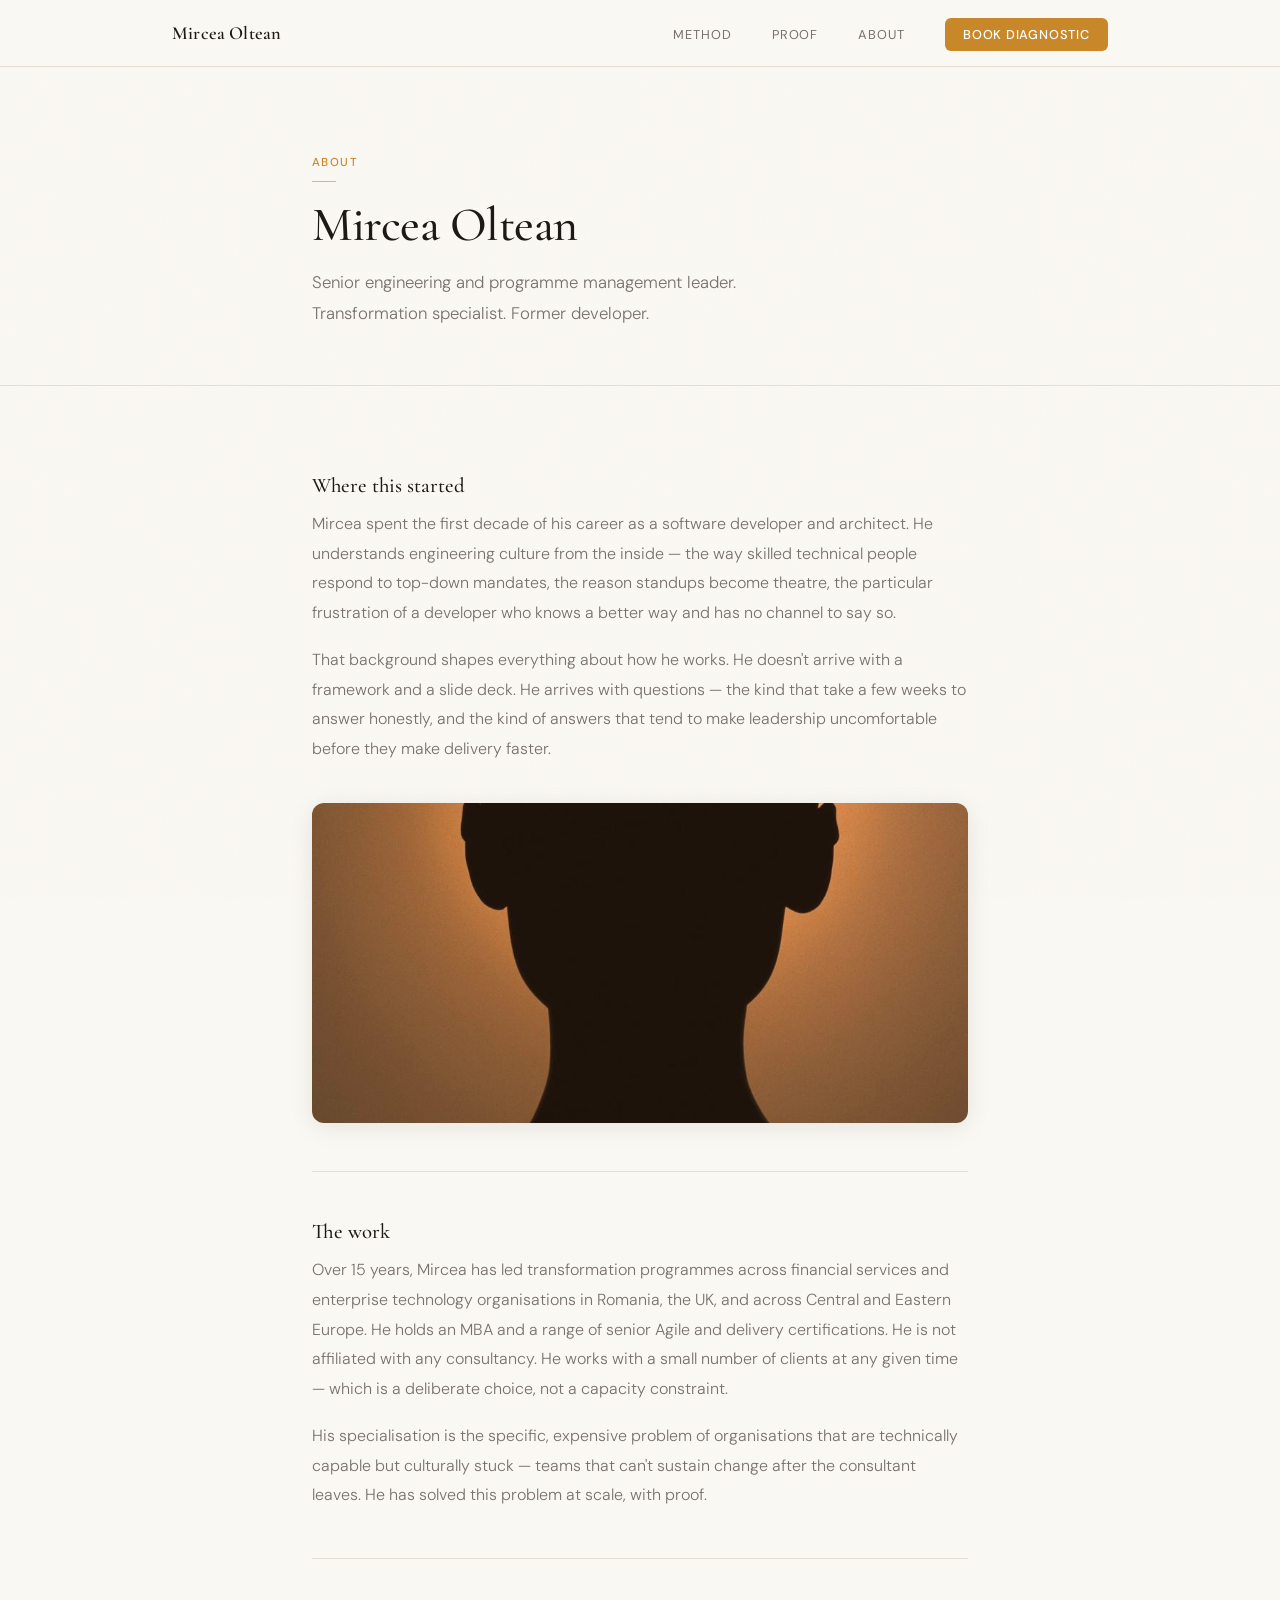
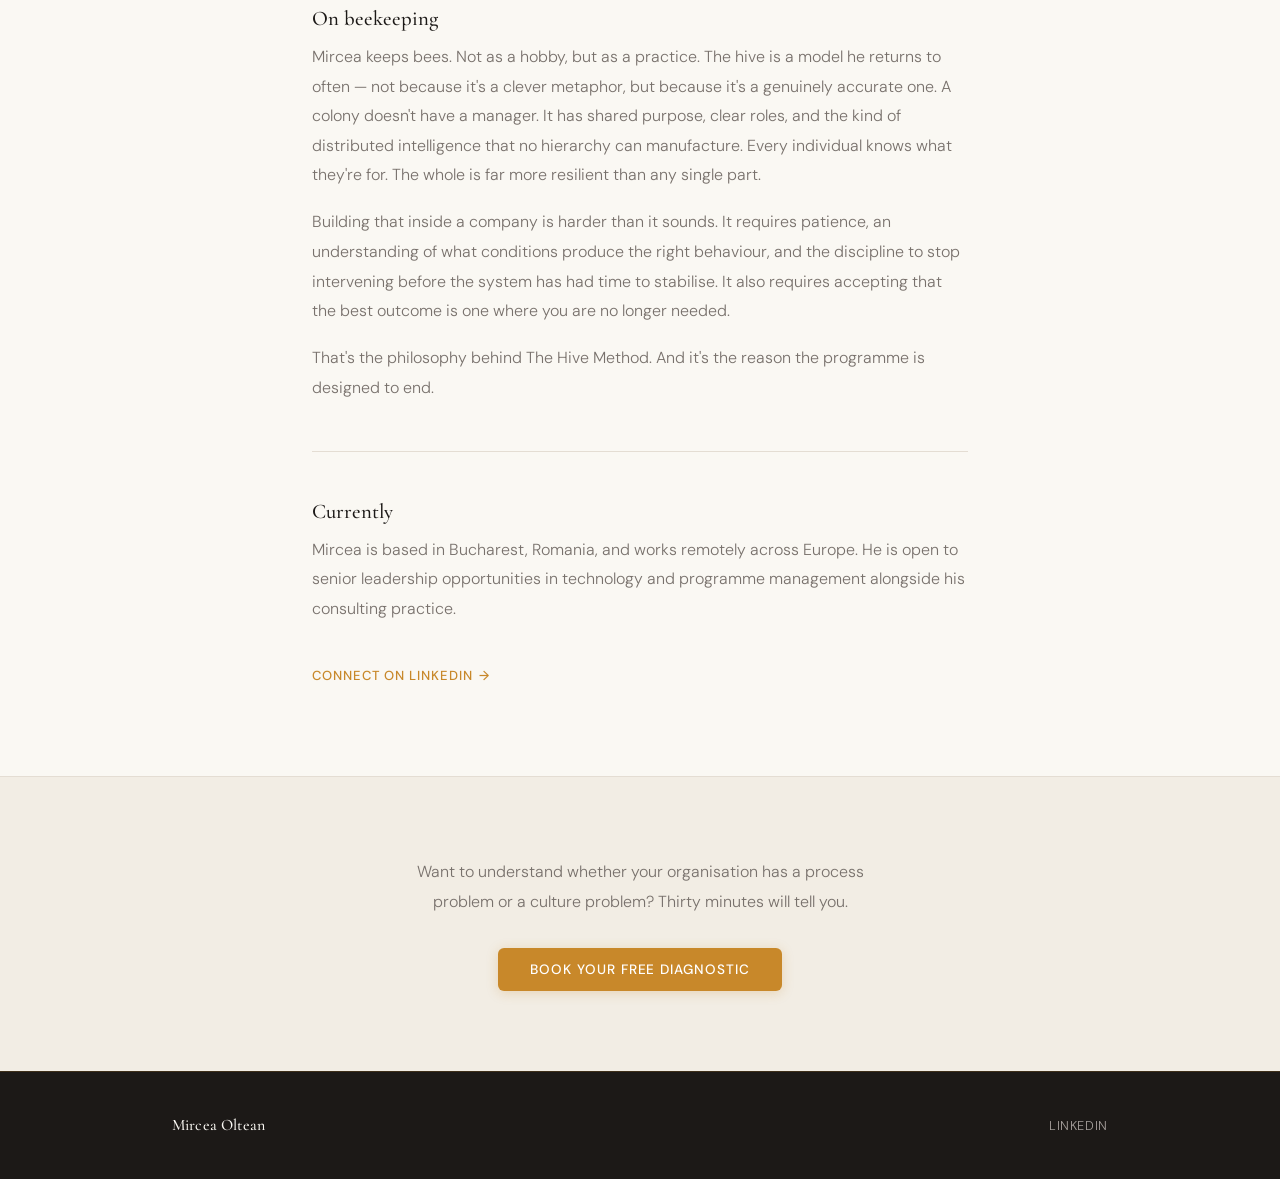
==== about.html @ 0138d8af "Integrate bee poster images across all pages" ====
<!DOCTYPE html>
<html lang="en">
<head>
  <meta charset="UTF-8" />
  <meta name="viewport" content="width=device-width, initial-scale=1.0" />
  <title>About — Mircea Oltean</title>
  <link rel="preconnect" href="https://fonts.googleapis.com" />
  <link rel="preconnect" href="https://fonts.gstatic.com" crossorigin />
  <link href="https://fonts.googleapis.com/css2?family=Cormorant+Garamond:ital,wght@0,400;0,500;0,600;1,400;1,500&family=DM+Sans:wght@300;400;500&display=swap" rel="stylesheet" />
  <link rel="stylesheet" href="styles.css" />
</head>
<body>

  <nav class="nav">
    <div class="nav__inner">
      <a href="index.html" class="nav__logo">Mircea Oltean</a>
      <button class="nav__toggle" id="navToggle" aria-label="Toggle menu">
        <svg width="22" height="22" viewBox="0 0 24 24" fill="none" stroke="currentColor" stroke-width="2.5" stroke-linecap="round">
          <line x1="3" y1="6" x2="21" y2="6"/><line x1="3" y1="12" x2="21" y2="12"/><line x1="3" y1="18" x2="21" y2="18"/>
        </svg>
      </button>
      <ul class="nav__links" id="navLinks">
        <li><a href="method.html">Method</a></li>
        <li><a href="proof.html">Proof</a></li>
        <li><a href="about.html">About</a></li>
        <li class="nav__cta"><a href="diagnostic.html">Book Diagnostic</a></li>
      </ul>
    </div>
  </nav>

  <main>

    <section class="page-hero">
      <div class="container">
        <span class="section-label">About</span>
        <h1>Mircea Oltean</h1>
        <p>Senior engineering and programme management leader. Transformation specialist. Former developer.</p>
      </div>
    </section>

    <section>
      <div class="container">

        <h3>Where this started</h3>
        <p>Mircea spent the first decade of his career as a software developer and architect. He understands engineering culture from the inside — the way skilled technical people respond to top-down mandates, the reason standups become theatre, the particular frustration of a developer who knows a better way and has no channel to say so.</p>
        <p>That background shapes everything about how he works. He doesn't arrive with a framework and a slide deck. He arrives with questions — the kind that take a few weeks to answer honestly, and the kind of answers that tend to make leadership uncomfortable before they make delivery faster.</p>

        <img src="About page.jpg" alt="Mircea Oltean — leadership consultant and beekeeper" class="page-visual" />

        <hr class="divider" />

        <h3>The work</h3>
        <p>Over 15 years, Mircea has led transformation programmes across financial services and enterprise technology organisations in Romania, the UK, and across Central and Eastern Europe. He holds an MBA and a range of senior Agile and delivery certifications. He is not affiliated with any consultancy. He works with a small number of clients at any given time — which is a deliberate choice, not a capacity constraint.</p>
        <p>His specialisation is the specific, expensive problem of organisations that are technically capable but culturally stuck — teams that can't sustain change after the consultant leaves. He has solved this problem at scale, with proof.</p>

        <hr class="divider" />

        <h3>On beekeeping</h3>
        <p>Mircea keeps bees. Not as a hobby, but as a practice. The hive is a model he returns to often — not because it's a clever metaphor, but because it's a genuinely accurate one. A colony doesn't have a manager. It has shared purpose, clear roles, and the kind of distributed intelligence that no hierarchy can manufacture. Every individual knows what they're for. The whole is far more resilient than any single part.</p>
        <p>Building that inside a company is harder than it sounds. It requires patience, an understanding of what conditions produce the right behaviour, and the discipline to stop intervening before the system has had time to stabilise. It also requires accepting that the best outcome is one where you are no longer needed.</p>
        <p>That's the philosophy behind The Hive Method. And it's the reason the programme is designed to end.</p>

        <hr class="divider" />

        <h3>Currently</h3>
        <p>Mircea is based in Bucharest, Romania, and works remotely across Europe. He is open to senior leadership opportunities in technology and programme management alongside his consulting practice.</p>
        <a href="https://www.linkedin.com/in/mircea-oltean-mba-sa-9ab67919" target="_blank" rel="noopener" class="read-more">Connect on LinkedIn</a>

      </div>
    </section>

  </main>

  <section class="cta-band">
    <div class="container">
      <p>Want to understand whether your organisation has a process problem or a culture problem? Thirty minutes will tell you.</p>
      <a href="diagnostic.html" class="btn">Book Your Free Diagnostic</a>
    </div>
  </section>

  <footer>
    <div class="footer__inner">
      <span class="footer__name">Mircea Oltean</span>
      <div class="footer__links">
        <a href="https://www.linkedin.com/in/mircea-oltean-mba-sa-9ab67919" target="_blank" rel="noopener">LinkedIn</a>
      </div>
    </div>
  </footer>

  <script src="script.js"></script>
</body>
</html>
---- styles.css ----
/* ============================================================
   MIRCEA OLTEAN — DESIGN SYSTEM
   Premium bee-inspired visual identity
   Fonts: Cormorant Garamond (headings) + DM Sans (body)
   ============================================================ */

/* === TOKENS === */
:root {
  --ivory:        #FAF8F3;
  --ivory-dark:   #F2EDE4;
  --stone:        #E4DDD3;
  --charcoal:     #1C1917;
  --ink:          #292524;
  --muted:        #78716C;
  --faint:        #A8A29E;
  --gold:         #C8882A;
  --gold-light:   #E8A84A;
  --gold-glow:    rgba(200,136,42,0.09);
  --gold-border:  rgba(200,136,42,0.3);
  --shadow-sm:    0 1px 4px rgba(28,25,23,0.07);
  --shadow-md:    0 4px 24px rgba(28,25,23,0.09);
  --shadow-lg:    0 12px 48px rgba(28,25,23,0.11);
  --radius:       6px;
  --radius-lg:    12px;
}

/* === RESET === */
*, *::before, *::after { box-sizing: border-box; margin: 0; padding: 0; }

/* === BASE === */
html { scroll-behavior: smooth; }

body {
  font-family: 'DM Sans', system-ui, -apple-system, sans-serif;
  background: var(--ivory);
  color: var(--ink);
  font-size: 16px;
  line-height: 1.7;
  font-weight: 300;
  -webkit-font-smoothing: antialiased;
}

/* Subtle paper grain overlay */
body::before {
  content: '';
  position: fixed;
  inset: 0;
  background-image: url("data:image/svg+xml,%3Csvg xmlns='http://www.w3.org/2000/svg' width='300' height='300'%3E%3Cfilter id='n'%3E%3CfeTurbulence type='fractalNoise' baseFrequency='0.75' numOctaves='4' stitchTiles='stitch'/%3E%3C/filter%3E%3Crect width='300' height='300' filter='url(%23n)' opacity='0.03'/%3E%3C/svg%3E");
  pointer-events: none;
  z-index: 0;
  opacity: 0.4;
}

/* === LAYOUT === */
.container {
  max-width: 720px;
  margin: 0 auto;
  padding: 0 2rem;
  position: relative;
  z-index: 1;
}

section { padding: 5.5rem 0; }
section.alt { background: var(--ivory-dark); }

/* === TYPOGRAPHY === */
h1, h2, h3, h4 {
  font-family: 'Cormorant Garamond', Georgia, serif;
  color: var(--charcoal);
  font-weight: 500;
  line-height: 1.15;
}

h2.section-title {
  font-size: clamp(1.7rem, 4vw, 2.4rem);
  margin-bottom: 1.75rem;
  letter-spacing: -0.01em;
}

h3 {
  font-size: 1.3rem;
  font-weight: 500;
  margin: 2.5rem 0 0.7rem;
  letter-spacing: 0;
  color: var(--charcoal);
}

h3:first-of-type { margin-top: 0; }

p {
  color: var(--muted);
  line-height: 1.85;
  margin-bottom: 1.1rem;
  font-weight: 300;
}

p:last-child { margin-bottom: 0; }

/* === SECTION LABEL === */
.section-label {
  display: inline-block;
  font-family: 'DM Sans', sans-serif;
  font-size: 0.72rem;
  font-weight: 500;
  letter-spacing: 0.13em;
  text-transform: uppercase;
  color: var(--gold);
  margin-bottom: 1rem;
}

/* Gold rule divider under label */
.section-label::after {
  content: '';
  display: block;
  width: 24px;
  height: 1px;
  background: var(--gold);
  margin-top: 0.5rem;
  opacity: 0.6;
}

/* === NAV === */
.nav {
  position: sticky;
  top: 0;
  background: rgba(250,248,243,0.94);
  backdrop-filter: blur(12px);
  -webkit-backdrop-filter: blur(12px);
  border-bottom: 1px solid var(--stone);
  z-index: 100;
  padding: 1.1rem 0;
}

.nav__inner {
  max-width: 1000px;
  margin: 0 auto;
  padding: 0 2rem;
  display: flex;
  align-items: center;
  justify-content: space-between;
  position: relative;
}

.nav__logo {
  font-family: 'Cormorant Garamond', serif;
  font-size: 1.15rem;
  font-weight: 600;
  color: var(--charcoal);
  text-decoration: none;
  letter-spacing: 0.01em;
}

.nav__links {
  display: flex;
  align-items: center;
  gap: 2.5rem;
  list-style: none;
}

.nav__links a {
  font-size: 0.8rem;
  font-weight: 400;
  letter-spacing: 0.07em;
  text-transform: uppercase;
  color: var(--muted);
  text-decoration: none;
  transition: color 0.2s;
}

.nav__links a:hover { color: var(--charcoal); }

.nav__cta a {
  background: var(--gold) !important;
  color: white !important;
  padding: 0.5rem 1.15rem !important;
  border-radius: var(--radius) !important;
  font-weight: 500 !important;
  letter-spacing: 0.06em !important;
  transition: background 0.2s !important;
  text-transform: uppercase !important;
}

.nav__cta a:hover {
  background: var(--gold-light) !important;
  color: white !important;
}

.nav__toggle {
  display: none;
  background: none;
  border: none;
  cursor: pointer;
  padding: 0.25rem;
  color: var(--muted);
}

/* === HERO === */
.hero { padding: 8rem 0 6rem; }

.hero h1 {
  font-family: 'Cormorant Garamond', serif;
  font-size: clamp(2.6rem, 6vw, 4rem);
  font-weight: 500;
  line-height: 1.1;
  color: var(--charcoal);
  margin-bottom: 1.4rem;
  letter-spacing: -0.01em;
}

.hero__sub {
  font-size: 1.05rem;
  color: var(--muted);
  line-height: 1.8;
  margin-bottom: 2.5rem;
  max-width: 520px;
  font-weight: 300;
}

/* Thin gold accent line on hero */
.hero::after {
  content: '';
  display: block;
  width: 48px;
  height: 1px;
  background: linear-gradient(90deg, var(--gold), transparent);
  margin-top: 4rem;
}

/* === BUTTONS === */
.btn {
  display: inline-block;
  background: var(--gold);
  color: white;
  padding: 0.9rem 2rem;
  border-radius: var(--radius);
  font-family: 'DM Sans', sans-serif;
  font-weight: 500;
  font-size: 0.85rem;
  letter-spacing: 0.07em;
  text-transform: uppercase;
  text-decoration: none;
  border: none;
  cursor: pointer;
  transition: background 0.2s, transform 0.15s, box-shadow 0.2s;
  box-shadow: 0 2px 12px rgba(200,136,42,0.25);
  line-height: 1;
}

.btn:hover {
  background: var(--gold-light);
  transform: translateY(-1px);
  box-shadow: 0 4px 20px rgba(200,136,42,0.35);
}

.btn:active { transform: translateY(0); }

.btn--ghost {
  background: transparent;
  color: white;
  border: 1px solid rgba(255,255,255,0.5);
  box-shadow: none;
}

.btn--ghost:hover {
  background: rgba(255,255,255,0.08);
  border-color: white;
  box-shadow: none;
}

/* === PAGE HERO (inner pages) === */
.page-hero {
  padding: 5rem 0 3.5rem;
  border-bottom: 1px solid var(--stone);
}

.page-hero h1 {
  font-family: 'Cormorant Garamond', serif;
  font-size: clamp(2rem, 5vw, 3rem);
  font-weight: 500;
  margin-bottom: 0.85rem;
  letter-spacing: -0.01em;
}

.page-hero p {
  font-size: 1.05rem;
  color: var(--muted);
  max-width: 520px;
  font-weight: 300;
}

/* === STATS === */
.stats {
  display: flex;
  gap: 3rem;
  margin: 2.5rem 0;
  flex-wrap: wrap;
  padding: 2rem 0;
  border-top: 1px solid var(--stone);
  border-bottom: 1px solid var(--stone);
}

.stat__number {
  display: block;
  font-family: 'Cormorant Garamond', serif;
  font-size: 3rem;
  font-weight: 500;
  color: var(--gold);
  line-height: 1;
  letter-spacing: -0.02em;
}

.stat__label {
  display: block;
  font-size: 0.75rem;
  font-weight: 500;
  letter-spacing: 0.08em;
  text-transform: uppercase;
  color: var(--faint);
  margin-top: 0.4rem;
}

/* === PHASE PANELS (method page) === */
.phases {
  display: grid;
  gap: 1px;
  margin: 2rem 0;
  border: 1px solid var(--stone);
  border-radius: var(--radius-lg);
  overflow: hidden;
  background: var(--stone);
}

.phase {
  background: var(--ivory);
  padding: 2rem 2.25rem;
}

.phase__number {
  font-family: 'Cormorant Garamond', serif;
  font-size: 0.85rem;
  font-weight: 500;
  letter-spacing: 0.12em;
  text-transform: uppercase;
  color: var(--gold);
  margin-bottom: 0.5rem;
}

.phase h3 {
  font-size: 1.2rem;
  margin: 0 0 0.75rem;
  color: var(--charcoal);
}

.phase p { margin: 0; font-size: 0.95rem; }

/* === BLOCKQUOTE === */
blockquote {
  border-left: 2px solid var(--gold);
  padding: 1.25rem 1.75rem;
  margin: 2.5rem 0;
  background: var(--gold-glow);
  border-radius: 0 var(--radius) var(--radius) 0;
}

blockquote p {
  font-family: 'Cormorant Garamond', serif;
  font-size: 1.25rem;
  font-style: italic;
  color: var(--charcoal);
  font-weight: 500;
  line-height: 1.6;
  margin: 0;
}

/* === FAQ === */
.faq { margin-top: 1rem; }

.faq-item {
  border-top: 1px solid var(--stone);
  padding: 2rem 0;
}

.faq-item:last-child { border-bottom: 1px solid var(--stone); }

.faq-item h3 {
  font-family: 'Cormorant Garamond', serif;
  font-size: 1.2rem;
  font-weight: 500;
  margin: 0 0 0.9rem;
  color: var(--charcoal);
}

.faq-item p { margin: 0; font-size: 0.95rem; }

/* === READ MORE === */
.read-more {
  display: inline-flex;
  align-items: center;
  gap: 0.4rem;
  color: var(--gold);
  font-weight: 500;
  font-size: 0.82rem;
  letter-spacing: 0.07em;
  text-transform: uppercase;
  text-decoration: none;
  margin-top: 1.5rem;
  transition: gap 0.2s, color 0.2s;
}

.read-more::after { content: '→'; }
.read-more:hover { color: var(--gold-light); gap: 0.65rem; }

/* === DIVIDER === */
.divider {
  border: none;
  border-top: 1px solid var(--stone);
  margin: 3rem 0;
  position: relative;
}

/* Gold diamond center pip on divider */
.divider::after {
  content: '◆';
  position: absolute;
  top: 50%;
  left: 50%;
  transform: translate(-50%, -50%);
  font-size: 0.4rem;
  color: var(--gold);
  background: var(--ivory);
  padding: 0 0.4rem;
  opacity: 0.7;
}

section.alt .divider { background: transparent; }
section.alt .divider::after { background: var(--ivory-dark); }

/* === CLOSING BAND === */
.closing {
  background: var(--charcoal);
  padding: 6rem 0;
  text-align: center;
  position: relative;
  overflow: hidden;
}

/* Subtle ambient glow in closing band */
.closing::before {
  content: '';
  position: absolute;
  top: 50%;
  left: 50%;
  transform: translate(-50%, -50%);
  width: 600px;
  height: 300px;
  background: radial-gradient(ellipse, rgba(200,136,42,0.12) 0%, transparent 70%);
  pointer-events: none;
}

.closing h2 {
  font-family: 'Cormorant Garamond', serif;
  font-size: clamp(1.6rem, 4vw, 2.4rem);
  color: var(--ivory);
  font-weight: 400;
  max-width: 560px;
  margin: 0 auto 2.5rem;
  line-height: 1.3;
  letter-spacing: -0.005em;
  position: relative;
}

/* === CTA BAND === */
.cta-band {
  background: var(--ivory-dark);
  padding: 5rem 0;
  text-align: center;
  border-top: 1px solid var(--stone);
}

.cta-band p {
  font-size: 1rem;
  color: var(--muted);
  margin-bottom: 2rem;
  max-width: 460px;
  margin-left: auto;
  margin-right: auto;
  font-weight: 300;
}

/* === FORM === */
.form { display: grid; gap: 1.1rem; max-width: 480px; }

label {
  display: block;
  font-size: 0.75rem;
  font-weight: 500;
  letter-spacing: 0.08em;
  text-transform: uppercase;
  color: var(--muted);
  margin-bottom: 0.35rem;
}

input, textarea, select {
  width: 100%;
  padding: 0.8rem 1rem;
  border: 1px solid var(--stone);
  border-radius: var(--radius);
  font-family: 'DM Sans', sans-serif;
  font-size: 0.95rem;
  color: var(--charcoal);
  background: var(--ivory);
  font-weight: 300;
  outline: none;
  transition: border-color 0.2s, box-shadow 0.2s;
}

input:focus, textarea:focus, select:focus {
  border-color: var(--gold);
  box-shadow: 0 0 0 3px rgba(200,136,42,0.1);
  background: white;
}

.form-row { display: grid; gap: 0.35rem; }

.response {
  min-height: 1.3rem;
  font-size: 0.9rem;
  color: #5a7a3a;
  margin-top: 0.25rem;
  font-style: italic;
}

/* === FOOTER === */
footer {
  background: var(--charcoal);
  color: var(--faint);
  padding: 2.5rem 0;
  border-top: 1px solid rgba(200,136,42,0.2);
}

.footer__inner {
  max-width: 1000px;
  margin: 0 auto;
  padding: 0 2rem;
  display: flex;
  align-items: center;
  justify-content: space-between;
  flex-wrap: wrap;
  gap: 1rem;
}

.footer__name {
  font-family: 'Cormorant Garamond', serif;
  font-size: 1rem;
  font-weight: 500;
  color: var(--ivory);
  letter-spacing: 0.01em;
}

.footer__links { display: flex; gap: 1.5rem; font-size: 0.8rem; letter-spacing: 0.05em; text-transform: uppercase; }

footer a { color: var(--faint); text-decoration: none; transition: color 0.2s; }
footer a:hover { color: var(--gold-light); }

/* === HERO IMAGE === */
.hero--visual {
  display: grid;
  grid-template-columns: 1fr 1fr;
  gap: 4rem;
  align-items: center;
  padding: 8rem 0 6rem;
}

.hero--visual .hero__text { padding: 0; }

.hero__image {
  position: relative;
  border-radius: var(--radius-lg);
  overflow: hidden;
  box-shadow: var(--shadow-lg);
}

.hero__image img {
  width: 100%;
  height: 480px;
  object-fit: cover;
  display: block;
  filter: saturate(0.9) brightness(1.02);
}

.hero__image::after {
  content: '';
  position: absolute;
  inset: 0;
  background: linear-gradient(135deg, rgba(200,136,42,0.08) 0%, transparent 60%);
  pointer-events: none;
}

/* === PAGE VISUAL === */
.page-visual {
  width: 100%;
  height: 320px;
  object-fit: cover;
  object-position: center;
  border-radius: var(--radius-lg);
  display: block;
  margin: 2.5rem 0;
  box-shadow: var(--shadow-md);
  filter: saturate(0.88) brightness(1.02);
}

/* === CLOSING WITH BG IMAGE === */
.closing--visual {
  position: relative;
  background: var(--charcoal);
}

.closing__bg {
  position: absolute;
  inset: 0;
  width: 100%;
  height: 100%;
  object-fit: cover;
  opacity: 0.18;
  filter: saturate(0.6);
}

.closing__content {
  position: relative;
  z-index: 1;
  text-align: center;
  padding: 6rem 0;
}

/* === RESPONSIVE === */
@media (max-width: 640px) {
  section { padding: 3.5rem 0; }
  .hero { padding: 5rem 0 3.5rem; }
  .page-hero { padding: 3.5rem 0 2.5rem; }
  .closing { padding: 4rem 0; }
  .cta-band { padding: 3.5rem 0; }

  .nav__links {
    display: none;
    position: absolute;
    top: calc(100% + 0.75rem);
    left: 0;
    right: 0;
    background: var(--ivory);
    border: 1px solid var(--stone);
    border-radius: var(--radius-lg);
    flex-direction: column;
    align-items: flex-start;
    gap: 0;
    padding: 0.5rem 0;
    box-shadow: var(--shadow-lg);
    z-index: 200;
  }

  .nav__links.open { display: flex; }
  .nav__links li { width: 100%; }
  .nav__links a { display: block; padding: 0.85rem 1.5rem; font-size: 0.85rem; }

  .nav__cta a {
    background: none !important;
    color: var(--gold) !important;
    border-radius: 0 !important;
    box-shadow: none !important;
    padding: 0.85rem 1.5rem !important;
  }

  .nav__toggle { display: block; }

  .stats { gap: 1.75rem; }
  .footer__inner { flex-direction: column; align-items: flex-start; }
  .form { max-width: 100%; }
  .phases { border-radius: var(--radius); }

  .hero--visual {
    grid-template-columns: 1fr;
    gap: 2.5rem;
    padding: 4.5rem 0 3rem;
  }

  .hero__image { order: -1; }
  .hero__image img { height: 260px; }

  .page-visual { height: 220px; }

  .closing__content { padding: 4rem 0; }
}
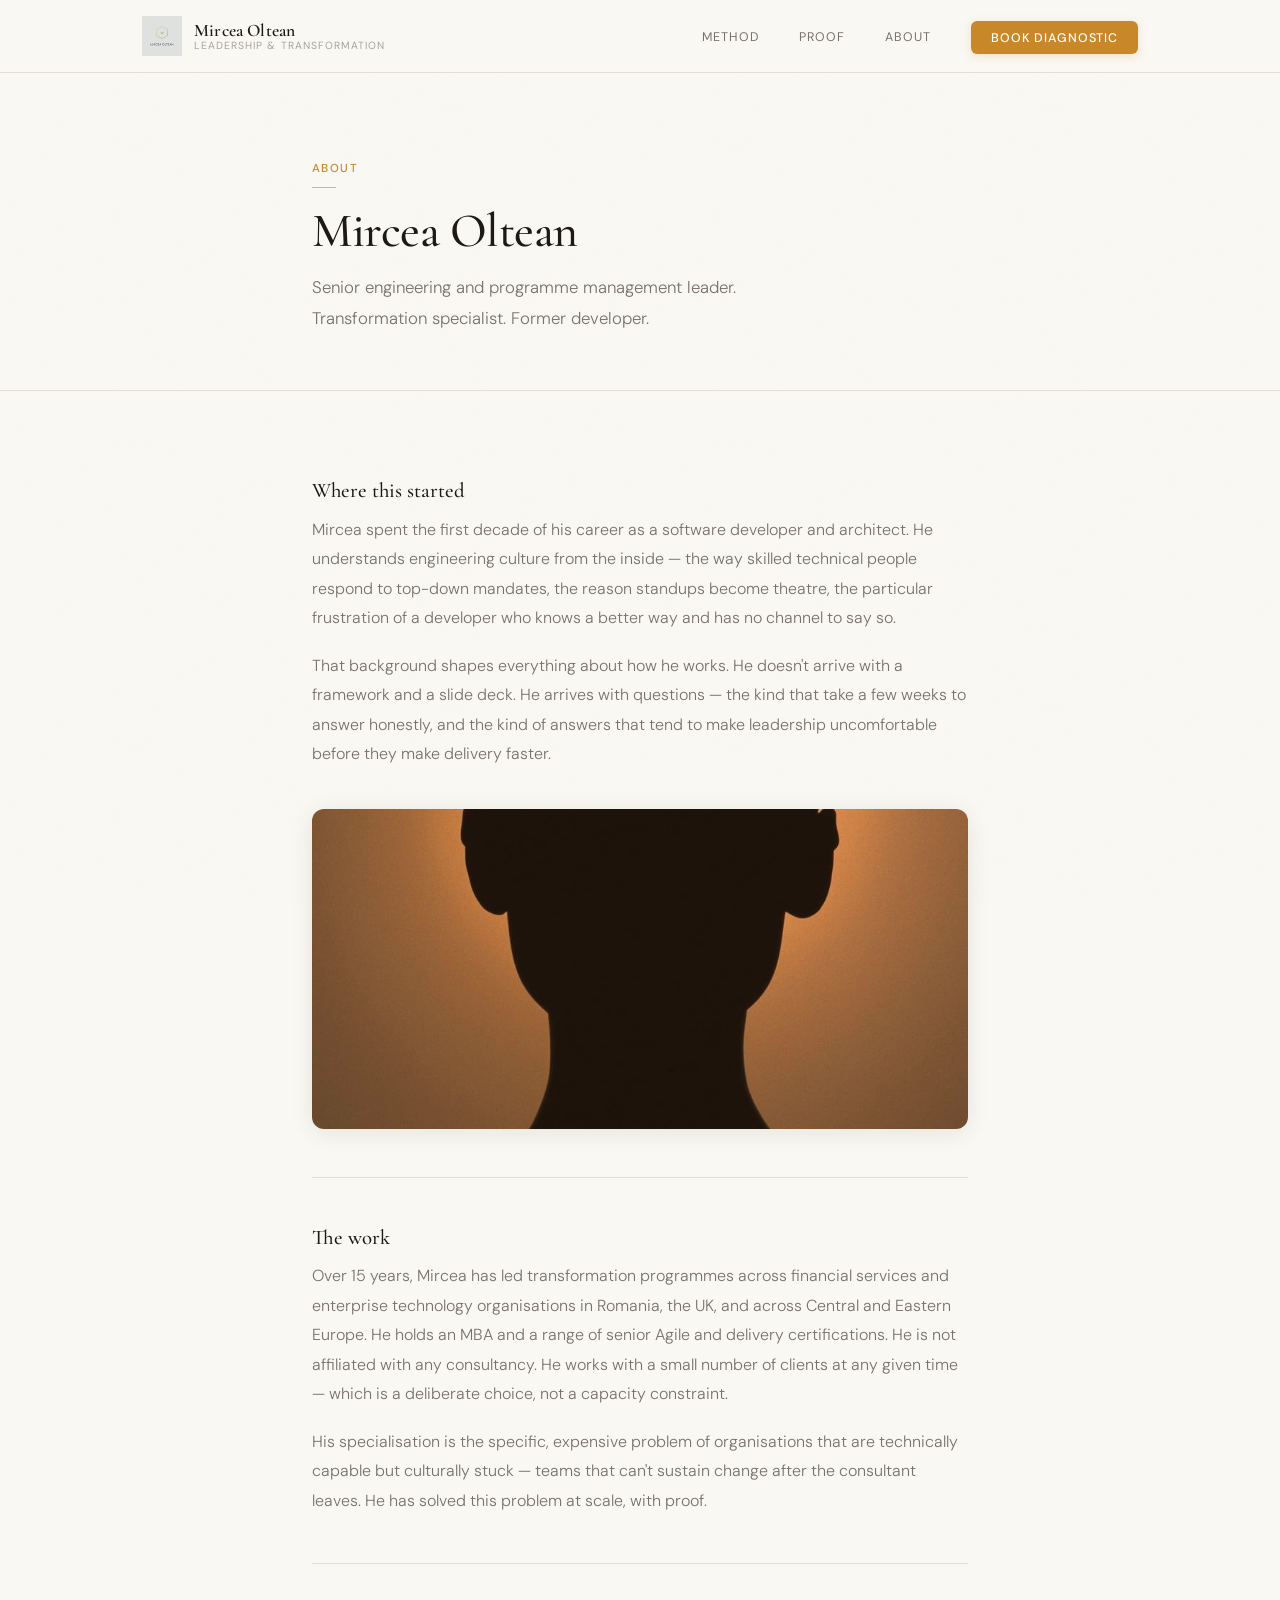
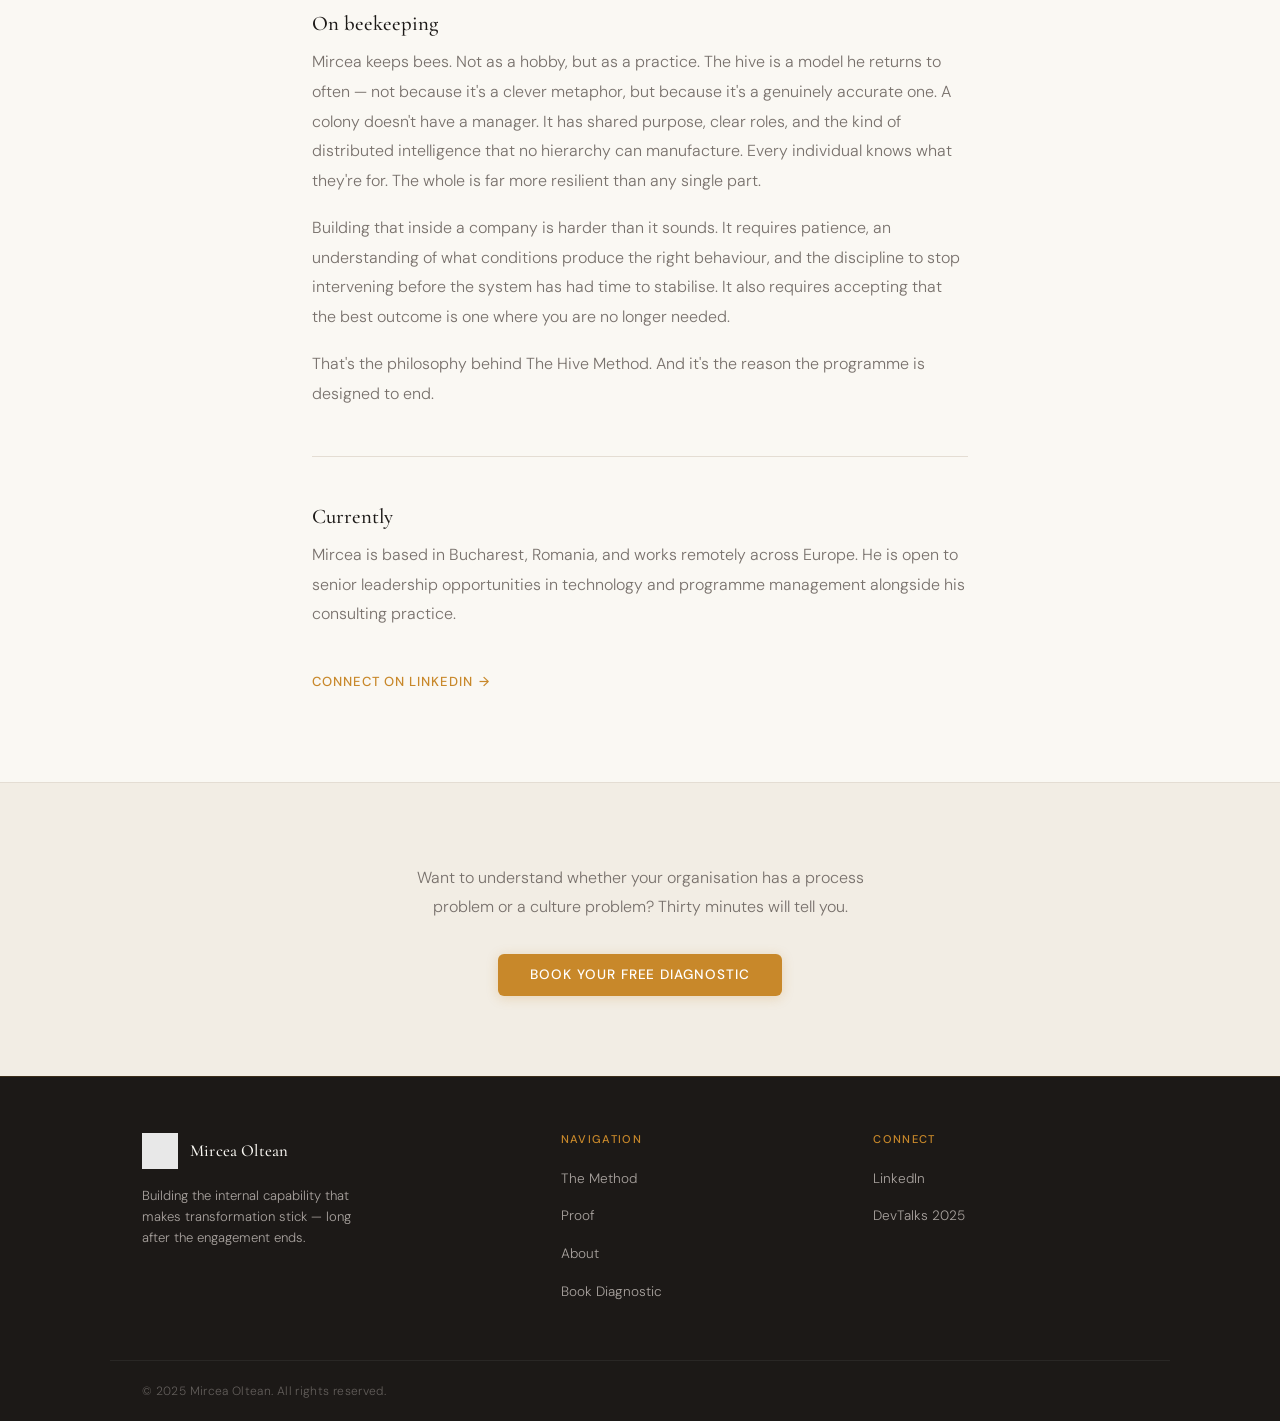
==== commit 12c09de8: "Add logo to nav and footer, redesign footer with three-column layout" ====
--- a/about.html
+++ b/about.html
@@ -13,7 +13,13 @@
 
   <nav class="nav">
     <div class="nav__inner">
-      <a href="index.html" class="nav__logo">Mircea Oltean</a>
+      <a href="index.html" class="nav__logo">
+        <img src="Logo.jpg" alt="Mircea Oltean logo" class="nav__logo-img" />
+        <span class="nav__logo-text">
+          <span class="nav__logo-name">Mircea Oltean</span>
+          <span class="nav__logo-tagline">Leadership &amp; Transformation</span>
+        </span>
+      </a>
       <button class="nav__toggle" id="navToggle" aria-label="Toggle menu">
         <svg width="22" height="22" viewBox="0 0 24 24" fill="none" stroke="currentColor" stroke-width="2.5" stroke-linecap="round">
           <line x1="3" y1="6" x2="21" y2="6"/><line x1="3" y1="12" x2="21" y2="12"/><line x1="3" y1="18" x2="21" y2="18"/>
@@ -79,11 +85,33 @@
   </section>
 
   <footer>
-    <div class="footer__inner">
-      <span class="footer__name">Mircea Oltean</span>
-      <div class="footer__links">
-        <a href="https://www.linkedin.com/in/mircea-oltean-mba-sa-9ab67919" target="_blank" rel="noopener">LinkedIn</a>
+    <div class="footer__main">
+      <div class="footer__brand">
+        <a href="index.html" class="footer__logo">
+          <img src="Logo.jpg" alt="Mircea Oltean" class="footer__logo-img" />
+          <span class="footer__logo-name">Mircea Oltean</span>
+        </a>
+        <p class="footer__tagline">Building the internal capability that makes transformation stick — long after the engagement ends.</p>
       </div>
+      <div class="footer__col">
+        <h4>Navigation</h4>
+        <ul>
+          <li><a href="method.html">The Method</a></li>
+          <li><a href="proof.html">Proof</a></li>
+          <li><a href="about.html">About</a></li>
+          <li><a href="diagnostic.html">Book Diagnostic</a></li>
+        </ul>
+      </div>
+      <div class="footer__col">
+        <h4>Connect</h4>
+        <ul>
+          <li><a href="https://www.linkedin.com/in/mircea-oltean-mba-sa-9ab67919" target="_blank" rel="noopener">LinkedIn</a></li>
+          <li><a href="https://www.linkedin.com/feed/update/urn:li:activity:7336115154377498626/" target="_blank" rel="noopener">DevTalks 2025</a></li>
+        </ul>
+      </div>
+    </div>
+    <div class="footer__bottom">
+      <span class="footer__copy">&copy; 2025 Mircea Oltean. All rights reserved.</span>
     </div>
   </footer>
 
--- a/styles.css
+++ b/styles.css
@@ -123,31 +123,60 @@
 .nav {
   position: sticky;
   top: 0;
-  background: rgba(250,248,243,0.94);
-  backdrop-filter: blur(12px);
-  -webkit-backdrop-filter: blur(12px);
+  background: rgba(250,248,243,0.96);
+  backdrop-filter: blur(16px);
+  -webkit-backdrop-filter: blur(16px);
   border-bottom: 1px solid var(--stone);
   z-index: 100;
-  padding: 1.1rem 0;
 }
 
 .nav__inner {
-  max-width: 1000px;
+  max-width: 1060px;
   margin: 0 auto;
   padding: 0 2rem;
   display: flex;
   align-items: center;
   justify-content: space-between;
+  height: 72px;
   position: relative;
 }
 
+/* Logo image in nav */
 .nav__logo {
-  font-family: 'Cormorant Garamond', serif;
-  font-size: 1.15rem;
+  display: flex;
+  align-items: center;
+  gap: 0.75rem;
+  text-decoration: none;
+  flex-shrink: 0;
+}
+
+.nav__logo-img {
+  height: 40px;
+  width: auto;
+  display: block;
+  object-fit: contain;
+}
+
+.nav__logo-text {
+  display: flex;
+  flex-direction: column;
+  line-height: 1.1;
+}
+
+.nav__logo-name {
+  font-family: 'Cormorant Garamond', serif;
+  font-size: 1.1rem;
   font-weight: 600;
   color: var(--charcoal);
-  text-decoration: none;
   letter-spacing: 0.01em;
+}
+
+.nav__logo-tagline {
+  font-size: 0.65rem;
+  font-weight: 400;
+  letter-spacing: 0.1em;
+  text-transform: uppercase;
+  color: var(--faint);
 }
 
 .nav__links {
@@ -158,9 +187,9 @@
 }
 
 .nav__links a {
-  font-size: 0.8rem;
+  font-size: 0.78rem;
   font-weight: 400;
-  letter-spacing: 0.07em;
+  letter-spacing: 0.08em;
   text-transform: uppercase;
   color: var(--muted);
   text-decoration: none;
@@ -172,17 +201,19 @@
 .nav__cta a {
   background: var(--gold) !important;
   color: white !important;
-  padding: 0.5rem 1.15rem !important;
+  padding: 0.55rem 1.25rem !important;
   border-radius: var(--radius) !important;
   font-weight: 500 !important;
-  letter-spacing: 0.06em !important;
-  transition: background 0.2s !important;
+  letter-spacing: 0.07em !important;
+  transition: background 0.2s, box-shadow 0.2s !important;
   text-transform: uppercase !important;
+  box-shadow: 0 2px 10px rgba(200,136,42,0.22) !important;
 }
 
 .nav__cta a:hover {
   background: var(--gold-light) !important;
   color: white !important;
+  box-shadow: 0 4px 16px rgba(200,136,42,0.32) !important;
 }
 
 .nav__toggle {
@@ -534,30 +565,95 @@
 footer {
   background: var(--charcoal);
   color: var(--faint);
-  padding: 2.5rem 0;
-  border-top: 1px solid rgba(200,136,42,0.2);
-}
-
-.footer__inner {
-  max-width: 1000px;
+  border-top: 1px solid rgba(200,136,42,0.18);
+}
+
+.footer__main {
+  max-width: 1060px;
   margin: 0 auto;
-  padding: 0 2rem;
+  padding: 3.5rem 2rem;
+  display: grid;
+  grid-template-columns: 1.4fr 1fr 1fr;
+  gap: 3rem;
+  border-bottom: 1px solid rgba(255,255,255,0.06);
+}
+
+.footer__brand { display: flex; flex-direction: column; gap: 1rem; }
+
+.footer__logo {
+  display: flex;
+  align-items: center;
+  gap: 0.75rem;
+  text-decoration: none;
+}
+
+.footer__logo-img {
+  height: 36px;
+  width: auto;
+  object-fit: contain;
+  opacity: 0.9;
+  filter: brightness(1.8) saturate(0.4);
+}
+
+.footer__logo-name {
+  font-family: 'Cormorant Garamond', serif;
+  font-size: 1.05rem;
+  font-weight: 500;
+  color: var(--ivory);
+  letter-spacing: 0.01em;
+}
+
+.footer__tagline {
+  font-size: 0.82rem;
+  color: var(--faint);
+  line-height: 1.6;
+  font-weight: 300;
+  max-width: 220px;
+}
+
+.footer__col h4 {
+  font-family: 'DM Sans', sans-serif;
+  font-size: 0.7rem;
+  font-weight: 500;
+  letter-spacing: 0.12em;
+  text-transform: uppercase;
+  color: var(--gold);
+  margin-bottom: 1.1rem;
+}
+
+.footer__col ul {
+  list-style: none;
+  display: flex;
+  flex-direction: column;
+  gap: 0.65rem;
+}
+
+.footer__col ul li a {
+  font-size: 0.85rem;
+  font-weight: 300;
+  color: var(--faint);
+  text-decoration: none;
+  transition: color 0.2s;
+}
+
+.footer__col ul li a:hover { color: var(--gold-light); }
+
+.footer__bottom {
+  max-width: 1060px;
+  margin: 0 auto;
+  padding: 1.25rem 2rem;
   display: flex;
   align-items: center;
   justify-content: space-between;
   flex-wrap: wrap;
-  gap: 1rem;
-}
-
-.footer__name {
-  font-family: 'Cormorant Garamond', serif;
-  font-size: 1rem;
-  font-weight: 500;
-  color: var(--ivory);
-  letter-spacing: 0.01em;
-}
-
-.footer__links { display: flex; gap: 1.5rem; font-size: 0.8rem; letter-spacing: 0.05em; text-transform: uppercase; }
+  gap: 0.75rem;
+}
+
+.footer__copy {
+  font-size: 0.75rem;
+  color: rgba(168,162,158,0.5);
+  letter-spacing: 0.03em;
+}
 
 footer a { color: var(--faint); text-decoration: none; transition: color 0.2s; }
 footer a:hover { color: var(--gold-light); }
@@ -661,6 +757,8 @@
   .nav__links li { width: 100%; }
   .nav__links a { display: block; padding: 0.85rem 1.5rem; font-size: 0.85rem; }
 
+  .nav__logo-tagline { display: none; }
+
   .nav__cta a {
     background: none !important;
     color: var(--gold) !important;
@@ -671,6 +769,14 @@
 
   .nav__toggle { display: block; }
 
+  .footer__main {
+    grid-template-columns: 1fr;
+    gap: 2rem;
+    padding: 2.5rem 2rem;
+  }
+
+  .footer__tagline { max-width: 100%; }
+
   .stats { gap: 1.75rem; }
   .footer__inner { flex-direction: column; align-items: flex-start; }
   .form { max-width: 100%; }
